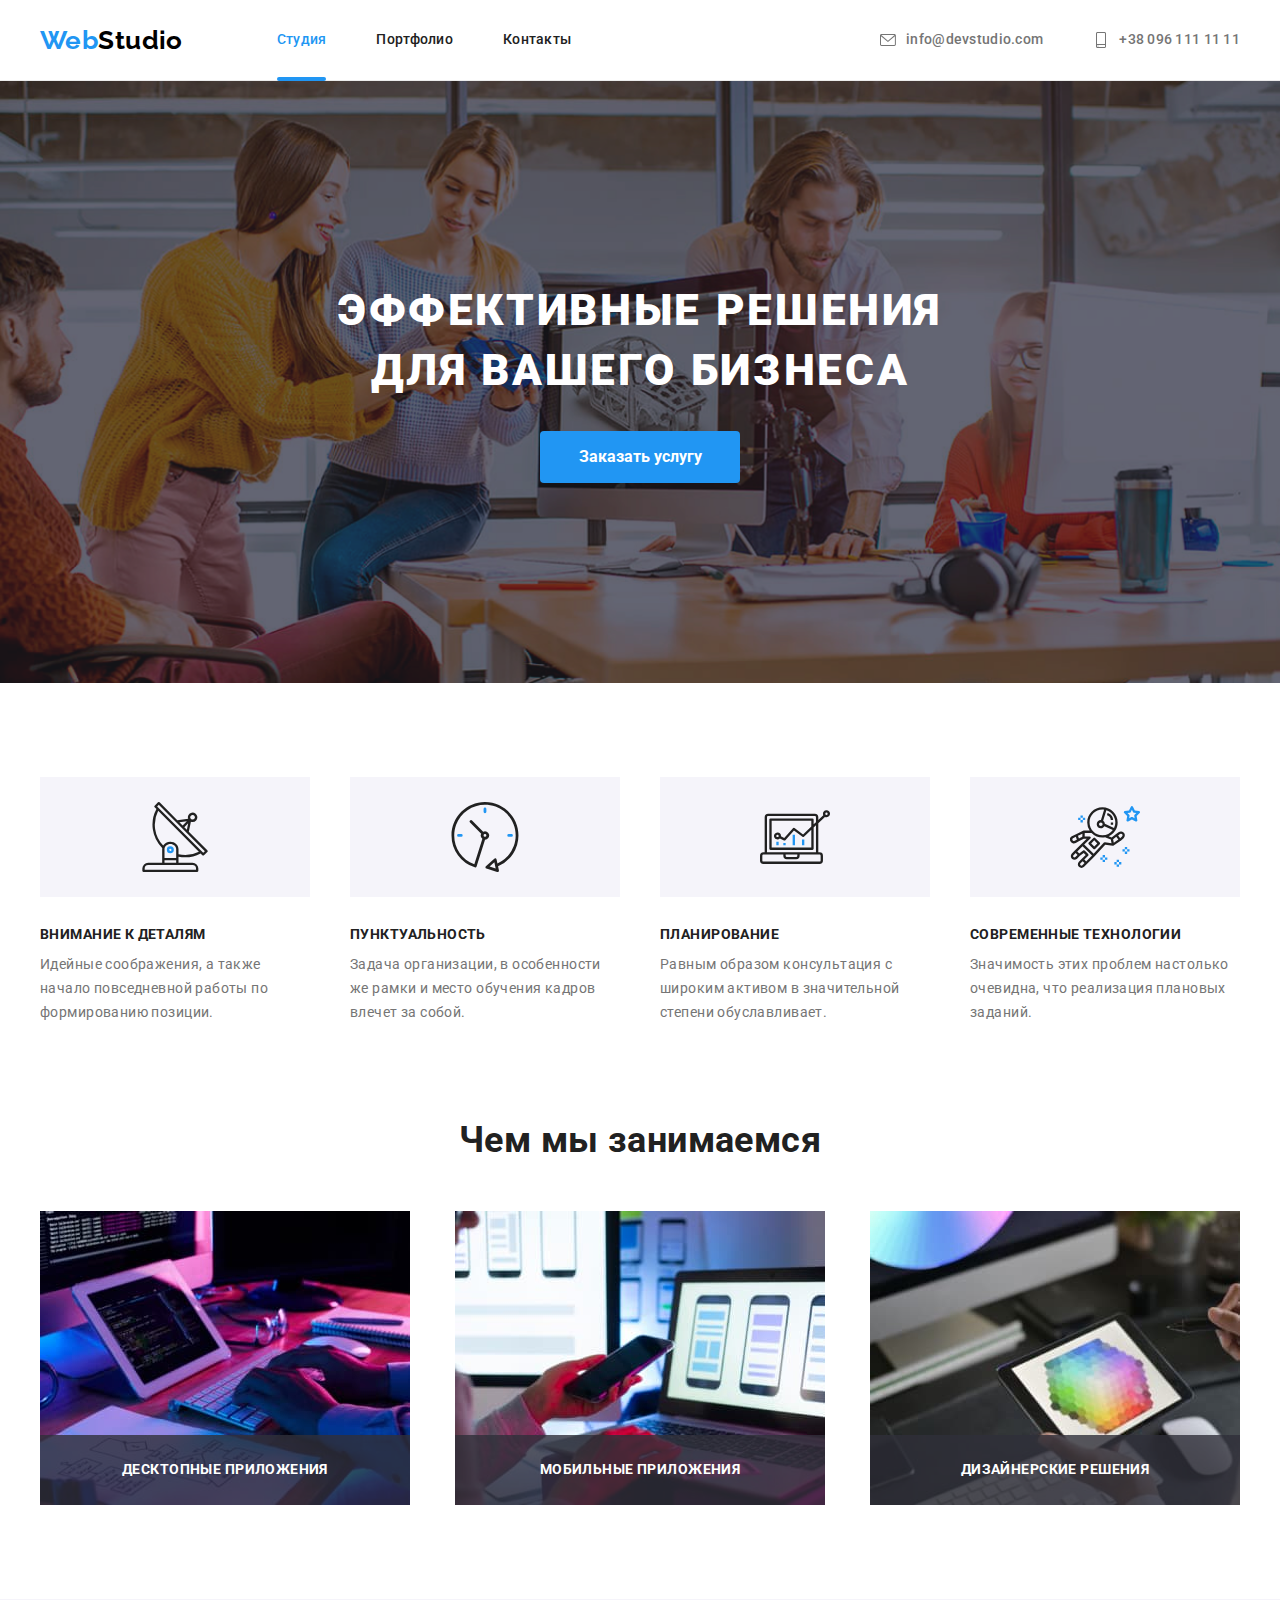
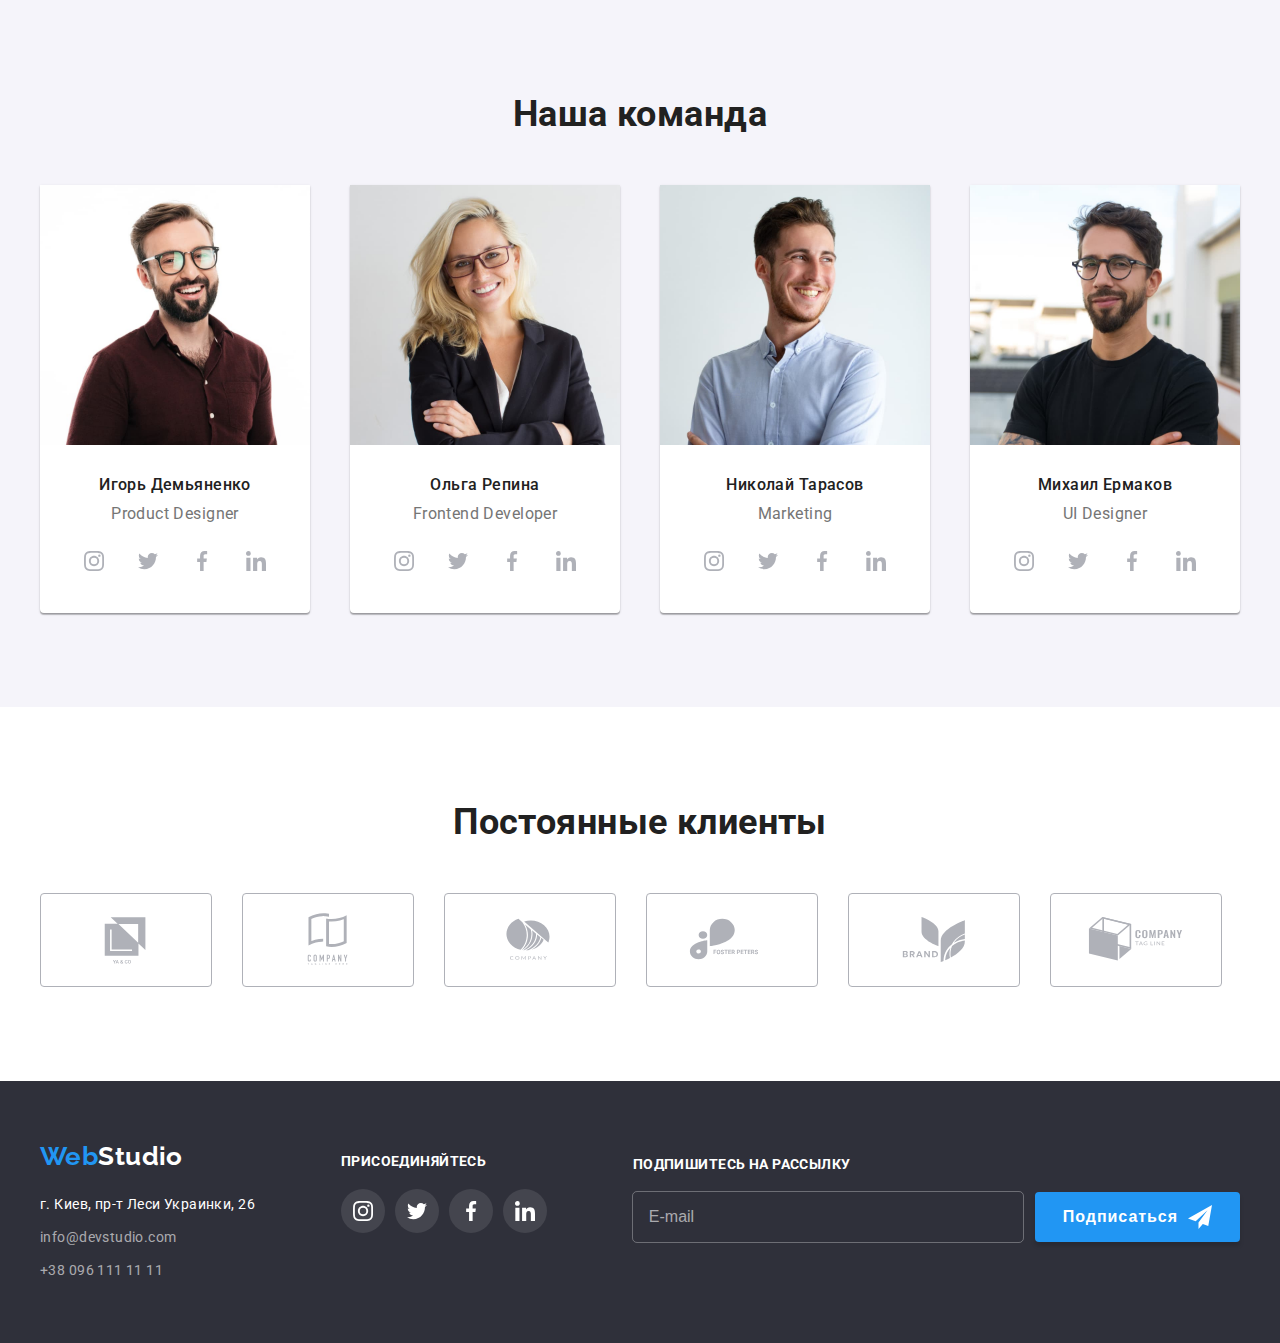
==== index.html @ 22054ce9 "Корегує секцію header під методологію БЕМ" ====
<!DOCTYPE html>
<html lang="ru">

<head>
    <meta charset="UTF-8">
    <meta http-equiv="X-UA-Compatible" content="IE=edge">
    <meta name="viewport" content="width=device-width, initial-scale=1.0">
    <title>Module 02</title>
    <!-- Project fonts -->
    <link rel="preconnect" href="https://fonts.googleapis.com">
    <link rel="preconnect" href="https://fonts.gstatic.com" crossorigin>
    <link
        href="https://fonts.googleapis.com/css2?family=Raleway:wght@700&family=Roboto:wght@400;500;700;900&display=swap"
        rel="stylesheet">
    <!-- Normalize -->
    <link rel="stylesheet" href="https://cdnjs.cloudflare.com/ajax/libs/modern-normalize/1.1.0/modern-normalize.min.css"
        integrity="sha512-wpPYUAdjBVSE4KJnH1VR1HeZfpl1ub8YT/NKx4PuQ5NmX2tKuGu6U/JRp5y+Y8XG2tV+wKQpNHVUX03MfMFn9Q=="
        crossorigin="anonymous" referrerpolicy="no-referrer" />
    <!-- Custom styles -->
    <link rel="stylesheet" href="./css/styles.css">
</head>

<body>
    <!-- Шапка -->
    <header class="header">
        <div class="container header__container">
            <a class="logo header__logo" href="./index.html">Web<span class="logo--black">Studio</span></a>
            <nav class="navigation">
                <ul class="navigation__list list">
                    <li class="navigation__item">
                        <a class="navigation__link link current " href="./index.html">
                            Студия
                        </a>
                    </li>
                    <li class="navigation__item">
                        <a class="navigation__link link" href="./portfolio.html">Портфолио</a>
                    </li>
                    <li class="navigation__item">
                        <a class="navigation__link link" href="">Контакты</a>
                    </li>
                </ul>
            </nav>
            <ul class="header__contact list">
                <li class="header__item">
                    <a class="header__link link" href="mailto:info@devstudio.com">
                        <svg class="header__icon" width="16" height="16">
                            <use href="./images/icon/sprite.svg#envelop"></use>
                        </svg>
                        info@devstudio.com
                    </a>
                </li>
                <li class="header__item">
                    <a class="header__link link" href="tel:+380961111111">
                        <svg class="header__icon" width="16" height="16">
                            <use href="./images/icon/sprite.svg#smartphone" width="16" height="16"></use>
                        </svg>
                        +38 096 111 11 11
                    </a>
                </li>
            </ul>
        </div>
    </header>
    <main>
        <!-- Герой -->
        <section class="hero">
            <div class="container hero-container">
                <h1 class="hero-title">Эффективные решения<br />для вашего бизнеса</h1>
                <button class="btn hero-btn" type="button" data-modal-open>Заказать услугу</button>
                <div class="backdrop is-hidden" data-modal>
                    <div class="modal-wrapper">
                        <button class="modal-btn" type="button" data-modal-close aria-label="Закрить">
                            <svg width="11" height="11">
                                <use href="./images/icon/sprite.svg#modal-btn"></use>
                            </svg>
                        </button>
                        <form class="modal-form" name="form-order-service">
                            <h2 class="title title-form">Оставьте свои данные, мы вам перезвоним</h2>
                            <div class="input-container">
                                <input class="input-form" type="text" id="name" name="user-name" placeholder=" "
                                    minlength="3" required>
                                <label class="label-form" for="name">Имя</label>
                                <svg class="input-icon" width="18" height="18">
                                    <use href="./images/icon/sprite-form.svg#person"></use>
                                </svg>
                            </div>
                            <div class="input-container">
                                <input class="input-form" type="tel" id="phone" name="user-phone" placeholder=" ">
                                <label class="label-form" for="phone">Телефон</label>
                                <svg class="input-icon" width="18" height="18">
                                    <use href="./images/icon/sprite-form.svg#phone"></use>
                                </svg>
                            </div>
                            <div class="input-container">
                                <input class="input-form" type="email" id="email" name="user-email" placeholder=" ">
                                <label class="label-form" for="email">Почта</label>
                                <svg class="input-icon" width="18" height="18">
                                    <use href="./images/icon/sprite-form.svg#emai"></use>
                                </svg>
                            </div>
                            <div class="textarea-container">
                                <label class="label-form-comment" for="comment">Комментарий</label>
                                <textarea class="textarea-form-comment" id="comment" name="user-comment"
                                    placeholder="Введите текст"></textarea>
                            </div>
                            <!-- Політика приватності (чекбокс) -->
                            <label class="form-policy-group">
                                <input class="checkbox" type="checkbox" name="form-policy">
                                <span class="custom-checkbox">
                                    <svg class="custom-checkbox-icon" width="16" height="15">
                                        <use href="./images/icon/sprite-form.svg#iconcheck"></use>
                                    </svg>
                                </span>
                                Соглашаюсь с рассылкой и принимаю
                                <a class="contract-form" href=""> Условия договора</a>
                            </label>
                            <button class="form-btn" type="submit">Отправить</button>
                        </form>
                    </div>
                </div>
            </div>
        </section>
        <!-- Переваги -->
        <section class="benefits section">
            <div class="container">
                <h2 class="hidden">Преимущества</h2>
                <ul class="benefits-list list">
                    <li class="benefits-list__item">
                        <div class="benefits-list__icon">
                            <svg width="70" height="70" aria-label="antenna">
                                <use href="./images/icon/sprite.svg#antenna" width="70" height="70"></use>
                            </svg>
                        </div>
                        <h3 class="benefits-list__title">Внимание к деталям</h3>
                        <p class="benefits-list__text">Идейные соображения, а также начало повседневной работы по
                            формированию позиции.</p>
                    </li>
                    <li class="benefits-list__item">
                        <div class="benefits-list__icon">
                            <svg width="70" height="70" aria-label="clock">
                                <use href="./images/icon/sprite.svg#clock" width="70" height="70"></use>
                            </svg>
                        </div>
                        <h3 class="benefits-list__title">Пунктуальность</h3>
                        <p class="benefits-list__text">Задача организации, в особенности же рамки и место обучения
                            кадров влечет за собой.</p>
                    </li>
                    <li class="benefits-list__item">
                        <div class="benefits-list__icon">
                            <svg width="70" height="70" aria-label="diagram">
                                <use href="./images/icon/sprite.svg#diagram" width="70" height="70"></use>
                            </svg>
                        </div>
                        <h3 class="benefits-list__title">Планирование</h3>
                        <p class="benefits-list__text">Равным образом консультация с широким активом в значительной
                            степени обуславливает.</p>
                    </li>
                    <li class="benefits-list__item">
                        <div class="benefits-list__icon">
                            <svg width="70" height="70" aria-label="astronaut">
                                <use href="./images/icon/sprite.svg#astronaut" width="70" height="70"></use>
                            </svg>
                        </div>
                        <h3 class="benefits-list__title">Современные технологии</h3>
                        <p class="benefits-list__text">Значимость этих проблем настолько очевидна, что реализация
                            плановых заданий.</p>
                    </li>
                </ul>
            </div>
        </section>
        <!-- Чим займаються -->
        <section class="work section">
            <div class="container">
                <h2 class="work__title title">Чем мы занимаемся</h2>
                <ul class="work-list list">
                    <li class="work-list__item">
                        <img class="work-list__img" src="./images/icon1.jpg" alt="Создание сайтов" width="370">
                        <p class="work-list__description">Десктопные приложения</p>
                    </li>
                    <li class="work-list__item">
                        <img class="work-list__img" src="./images/icon2.jpg" alt="Разработка приложений" width="370">
                        <p class="work-list__description">Мобильные приложения</p>
                    </li>
                    <li class="work-list__item">
                        <img class="work-list__img" src="./images/icon3.jpg" alt="Дизайн сайтов" width="370">
                        <p class="work-list__description">Дизайнерские решения</p>
                    </li>
                </ul>
            </div>
        </section>
        <!-- Наша команда -->
        <section class="team section">
            <div class="container container-team">
                <h2 class="title-team title">Наша команда</h2>
                <ul class="list list-team">
                    <li class="item">
                        <figure class="figure">
                            <img src="./images/ihor.jpg" alt="Игорь Демьяненко" width="270">
                            <figcaption class="figcaption">
                                <h3 class="title">Игорь Демьяненко</h3>
                                <p class="text">Product Designer</p>
                                <ul class="list list-team-icons">
                                    <li class="item-icons">
                                        <a class="link-team-icons" href="" aria-label="instagram">
                                            <svg width="20" height="20">
                                                <use href="./images/icon/sprite.svg#instagram"></use>
                                            </svg>
                                        </a>
                                    </li>
                                    <li class="item-icons">
                                        <a class="link-team-icons" href="" aria-label="twitter">
                                            <svg width="20" height="20">
                                                <use href="./images/icon/sprite.svg#twitter"></use>
                                            </svg>
                                        </a>
                                    </li>
                                    <li class="item-icons">
                                        <a class="link-team-icons" href="" aria-label="facebook">
                                            <svg width="20" height="20">
                                                <use href="./images/icon/sprite.svg#facebook"></use>
                                            </svg>
                                        </a>
                                    </li>
                                    <li class="item-icons">
                                        <a class="link-team-icons" href="" aria-label="linkedin">
                                            <svg width="20" height="20">
                                                <use href="./images/icon/sprite.svg#linkedin"></use>
                                            </svg>
                                        </a>
                                    </li>
                                </ul>
                            </figcaption>
                        </figure>
                    </li>
                    <li class="item">
                        <figure class="figure">
                            <img src="./images/olha.jpg" alt="Ольга Репина" width="270">
                            <figcaption class="figcaption">
                                <h3 class="title">Ольга Репина</h3>
                                <p class="text">Frontend Developer</p>
                                <ul class="list list-team-icons">
                                    <li class="item-icons">
                                        <a class="link-team-icons" href="">
                                            <svg width="20" height="20">
                                                <use href="./images/icon/sprite.svg#instagram"></use>
                                            </svg>
                                        </a>
                                    </li>
                                    <li class="item-icons">
                                        <a class="link-team-icons" href="">
                                            <svg width="20" height="20">
                                                <use href="./images/icon/sprite.svg#twitter"></use>
                                            </svg>
                                        </a>
                                    </li>
                                    <li class="item-icons">
                                        <a class="link-team-icons" href="">
                                            <svg width="20" height="20">
                                                <use href="./images/icon/sprite.svg#facebook"></use>
                                            </svg>
                                        </a>
                                    </li>
                                    <li class="item-icons">
                                        <a class="link-team-icons" href="">
                                            <svg width="20" height="20">
                                                <use href="./images/icon/sprite.svg#linkedin"></use>
                                            </svg>
                                        </a>
                                    </li>
                                </ul>
                            </figcaption>
                        </figure>
                    </li>
                    <li class="item">
                        <figure class="figure">
                            <img src="./images/nik.jpg" alt="Николай Тарасов" width="270">
                            <figcaption class="figcaption">
                                <h3 class="title">Николай Тарасов</h3>
                                <p class="text">Marketing</p>
                                <ul class="list list-team-icons">
                                    <li class="item-icons">
                                        <a class="link-team-icons" href="">
                                            <svg width="20" height="20">
                                                <use href="./images/icon/sprite.svg#instagram"></use>
                                            </svg>
                                        </a>
                                    </li>
                                    <li class="item-icons">
                                        <a class="link-team-icons" href="">
                                            <svg width="20" height="20">
                                                <use href="./images/icon/sprite.svg#twitter"></use>
                                            </svg>
                                        </a>
                                    </li>
                                    <li class="item-icons">
                                        <a class="link-team-icons" href="">
                                            <svg width="20" height="20">
                                                <use href="./images/icon/sprite.svg#facebook"></use>
                                            </svg>
                                        </a>
                                    </li>
                                    <li class="item-icons">
                                        <a class="link-team-icons" href="">
                                            <svg width="20" height="20">
                                                <use href="./images/icon/sprite.svg#linkedin"></use>
                                            </svg>
                                        </a>
                                    </li>
                                </ul>
                            </figcaption>
                        </figure>
                    </li>
                    <li class="item">
                        <figure class="figure">
                            <img src="./images/misha.jpg" alt="Михаил Ермаков" width="270">
                            <figcaption class="figcaption">
                                <h3 class="title">Михаил Ермаков</h3>
                                <p class="text">UI Designer</p>
                                <ul class="list list-team-icons">
                                    <li class="item-icons">
                                        <a class="link-team-icons" href="">
                                            <svg width="20" height="20">
                                                <use href="./images/icon/sprite.svg#instagram"></use>
                                            </svg>
                                        </a>
                                    </li>
                                    <li class="item-icons">
                                        <a class="link-team-icons" href="">
                                            <svg width="20" height="20">
                                                <use href="./images/icon/sprite.svg#twitter"></use>
                                            </svg>
                                        </a>
                                    </li>
                                    <li class="item-icons">
                                        <a class="link-team-icons" href="">
                                            <svg width="20" height="20">
                                                <use href="./images/icon/sprite.svg#facebook"></use>
                                            </svg>
                                        </a>
                                    </li>
                                    <li class="item-icons">
                                        <a class="link-team-icons" href="">
                                            <svg width="20" height="20">
                                                <use href="./images/icon/sprite.svg#linkedin"></use>
                                            </svg>
                                        </a>
                                    </li>
                                </ul>
                            </figcaption>
                        </figure>
                    </li>
                </ul>
            </div>
        </section>
        <!-- Постоянные клиенты -->
        <section class="clients section">
            <div class="container">
                <h2 class="clients__title title">Постоянные клиенты</h2>
                <ul class="logo-list list">
                    <li class="logo-list__item">
                        <a class="logo-list__link" href="">
                            <svg class="logo-list__icon" width="106" height="60">
                                <use href="./images/icon/sprite.svg#logo1"></use>
                            </svg>
                        </a>
                    </li>
                    <li class="logo-list__item">
                        <a class="logo-list__link" href="">
                            <svg class="logo-list__icon" width="106" height="60">
                                <use href="./images/icon/sprite.svg#logo2"></use>
                            </svg>
                        </a>
                    <li class="logo-list__item">
                        <a class="logo-list__link" href="">
                            <svg class="logo-list__icon" width="106" height="60">
                                <use href="./images/icon/sprite.svg#logo3"></use>
                            </svg>
                        </a>
                    </li>
                    <li class="logo-list__item">
                        <a class="logo-list__link" href="">
                            <svg class="logo-list__icon" width="106" height="60">
                                <use href="./images/icon/sprite.svg#logo4"></use>
                            </svg>
                        </a>
                    </li>
                    <li class="logo-list__item">
                        <a class="logo-list__link" href="">
                            <svg class="logo-list__icon" width="106" height="60">
                                <use href="./images/icon/sprite.svg#logo5"></use>
                            </svg>
                        </a>
                    </li>
                    <li class="logo-list__item">
                        <a class="logo-list__link" href="">
                            <svg class="logo-list__icon" width="106" height="60">
                                <use href="./images/icon/sprite.svg#logo6"></use>
                            </svg>
                        </a>
                    </li>
                </ul>
            </div>
        </section>

    </main>
    <!-- Підвал -->
    <footer class="footer">
        <div class="container">
            <div class="footer-container">
                <div class="footer-container-address">
                    <a href="./index.html" class="logo">Web<span class="footer-logo-studio">Studio</span></a>
                    <ul class="list footer-list-address">
                        <li class="item">
                            <address class="footer-address">г. Киев, пр-т Леси Украинки, 26</address>
                        </li>
                        <li class="item"><a class="link link-contact-footer"
                                href="mailto:info@devstudio.com">info@devstudio.com</a></li>
                        <li class="item"><a class="link link-contact-footer" href="tel:+380961111111">+38 096 111 11
                                11</a>
                        </li>
                    </ul>
                </div>
                <div class="social-networks-footer">
                    <h2 class="footer-title">присоединяйтесь</h2>
                    <ul class="list list-footer-icons">
                        <li class="item item-footer-icons">
                            <a class="link-footer-icons" href="">
                                <svg width="20" height="20">
                                    <use href="./images/icon/sprite.svg#instagram"></use>
                                </svg>
                            </a>
                        </li>
                        <li class="item item-footer-icons">
                            <a class="link-footer-icons" href="">
                                <svg width="20" height="20">
                                    <use href="./images/icon/sprite.svg#twitter"></use>
                                </svg>
                            </a>
                        </li>
                        <li class="item item-footer-icons">
                            <a class="link-footer-icons" href="">
                                <svg width="20" height="20">
                                    <use href="./images/icon/sprite.svg#facebook"></use>
                                </svg>
                            </a>
                        </li>
                        <li class="item item-footer-icons">
                            <a class="link-footer-icons" href="">
                                <svg width="20" height="20">
                                    <use href="./images/icon/sprite.svg#linkedin"></use>
                                </svg>
                            </a>
                        </li>

                    </ul>
                </div>
                <form class="footer-form" name="form-subscription">
                    <label class="label-footer" for="footer-form-email">Подпишитесь на рассылку</label>
                    <div class="input-btn-form-footer">
                        <input class="input-footer" type="email" id="footer-form-email" placeholder="E-mail"
                            name="user-subscription">
                        <button class="footer-btn-form" type="submit">
                            Подписаться
                            <svg class="footer-btn-icon-form" width="24" height="24">
                                <use href="./images/icon/sprite-form.svg#iconsend"></use>
                            </svg>
                        </button>
                    </div>
                </form>
            </div>
        </div>
    </footer>

    <script src="./js/modal.js"></script>
</body>

</html>
---- css/styles.css ----
/* ======================= */
/*        VARIABLES*/
/* ======================= */
:root {
    /* main */
    --main-color: #757575;
    --white-color: #ffffff;
    --blue-color: #2196F3;
    --black-color: #000000;
    --title-color: #212121;
    --grey-cl-icons: #AFB1B8;
    --background-black-color: #2F303A;
    --bg-grey-cl: #C4C4C4;
    --link-contact-footer: rgba(255, 255, 255, 0.6);
    --bg-cl-footer-icons: rgba(255, 255, 255, 0.1);
    --bg-cl-hero-btn-hover: #188CE8;
    --brd-bot-header: #ECECEC;
    --bg-work-description: rgba(47, 48, 58, 0.8);
    --bg-portfolio-description: rgba(33, 150, 243, 0.9);
    --bg-backdrop: rgba(0, 0, 0, 0.2);
    --border-col-form: rgba(33, 33, 33, 0.2);
    --placeholder-color: rgba(117, 117, 117, 0.5);

    /* portfolio */
    --background-color-portfolio-btn: #F5F4FA;
    --brd-cl-portfolio-fig: #EEEEEE;
    /* Змінна часу */
    --fast-time: 250ms;
    /* Змінна cubic-bezier */
    --easy-in-out: cubic-bezier(0.4, 0, 0.2, 1);





}

/* ================== */
/*        BODY */
/* ================== */
body {
    margin: 0;

    font-family: Roboto, sans-serif;
    /* font-style: normal;
    font-weight: 400; */
    font-size: 14px;
    line-height: 1.71;

    letter-spacing: 0.03em;

    color: var(--main-color);
    background-color: var(--white-color);
}

/* Секції */
.section {
    padding-top: 94px;
    padding-bottom: 94px;
}

/* Контейнер */
.container {
    /* outline: 1px solid red; */
    width: 1200px;

    padding-left: 15px;
    padding-right: 15px;

    margin-left: auto;
    margin-right: auto;
}

/* h1,h2,h3,h4,h5,h6,p / margin: 0 */
h1,
h2,
h3,
h4,
h5,
h6,
p {
    margin: 0;
}

img {
    display: block;
}

/* list */
.list {
    list-style: none;

    margin: 0;
    padding: 0;
}

/* link */
.link {
    text-decoration: none;
}

/* button */
.btn {
    font-family: inherit;
    cursor: pointer;
}

/* Приховані заголовки */
.hidden {
    /* display: none; */
    position: absolute;
    white-space: nowrap;
    width: 1px;
    height: 1px;
    overflow: hidden;
    border: 0;
    padding: 0;
    clip: rect(0 0 0 0);
    clip-path: inset(50%);
    margin: -1px;
}

/* заголовки */
.title {
    font-weight: 700;
    font-size: 36px;
    line-height: 1.17;
    text-align: center;

    color: var(--title-color);
}

/* ================== */
/*        HEADER */
/* ================== */
.header {
    border-bottom: 1px solid var(--brd-bot-header);
}

.header__container {
    display: flex;
    align-items: center;
}

.header__logo {
    margin-right: 94px;
}

.logo {
    font-family: Raleway, sans-serif;
    font-weight: 700;
    font-size: 26px;
    line-height: 1.19;

    text-decoration: none;

    color: var(--blue-color);
}

.logo--black {
    color: var(--black-color);
}

.navigation__list {
    display: flex;
    align-items: center;
}

.navigation__item:not(:last-child) {
    margin-right: 50px;
}

.navigation__link {
    position: relative;

    display: block;
    padding-top: 32px;
    padding-bottom: 32px;

    font-weight: 500;
    line-height: 1.14;
    letter-spacing: 0.02em;

    color: var(--title-color);

    transition: color var(--fast-time) var(--easy-in-out);
}

.navigation__link:focus,
.navigation__link:hover {
    color: var(--blue-color);
    fill: var(--blue-color);
}

/* Підкреслення */
.navigation__link::after {
    position: absolute;

    content: "";
    display: block;
    height: 4px;
    width: 100%;
    background-color: var(--blue-color);

    bottom: -1px;
    left: 0;
    border-radius: 2px;

    opacity: 0;

    transition: opacity var(--fast-time) var(--easy-in-out);
}

.navigation__link:hover::after,
.navigation__link:focus::after {
    opacity: 1;
}

.current {
    color: var(--blue-color);
}

.current::after {
    position: absolute;

    content: "";
    display: block;
    height: 4px;
    width: 100%;
    background-color: var(--blue-color);

    bottom: -1px;
    left: 0;
    border-radius: 2px;

    opacity: 1;
}

/* contact */
.header__contact {
    display: flex;
    margin-left: auto;
}

.header__item:not(:last-child) {
    margin-right: 50px;
}

.header__link {
    display: flex;
    padding-top: 32px;
    padding-bottom: 32px;

    font-weight: 500;

    line-height: 1.14;
    letter-spacing: 0.02em;

    color: var(--main-color);
    fill: var(--main-color);

    transition: color var(--fast-time) var(--easy-in-out);
}

.header__link:focus,
.header__link:hover {
    color: var(--blue-color);
    fill: var(--blue-color);
}

.header__icon {
    margin-right: 10px;
}

/* ================== */
/*       FOOTER */
/* ================== */

.footer {
    /* min-width: 1600px; */
    margin-left: auto;
    margin-right: auto;
    padding-top: 60px;
    padding-bottom: 60px;

    background-color: var(--background-black-color);
}

.footer-list-address {
    margin-top: 20px;
}

.footer-list-address .item:not(:last-child) {
    margin-bottom: 9px;
}

/* Logo */
.footer-logo-studio {
    color: var(--white-color);
}

/* address */
.footer-address {
    font-style: normal;
    color: var(--white-color);
}

.link-contact-footer {
    color: var(--link-contact-footer);
}

.footer-container {
    display: flex;
    justify-content: space-between;

}


/* social-networks */
.social-networks-footer {
    margin-top: 12px;

}

.footer-title {

    font-weight: 700;
    font-size: 14px;
    line-height: 1.17;
    text-transform: uppercase;


    color: var(--white-color);

    /* margin-top: 12px; */
    margin-bottom: 20px;
}

.link-footer-icons {
    display: flex;
    justify-content: center;
    align-items: center;
    width: 44px;
    height: 44px;

    background-color: var(--bg-cl-footer-icons);
    border-radius: 50%;
    fill: var(--white-color);

    transition: background-color var(--fast-time) var(--easy-in-out);
}

.link-footer-icons:hover,
.link-footer-icons:focus {
    background-color: var(--blue-color);
    border-radius: 50%;
}

.list-footer-icons {
    display: flex;
    max-height: 44px;

}

.item-footer-icons:not(:last-child) {
    margin-right: 10px;
}

/* footer-form */
.footer-form {
    display: inline-block;

    margin-top: 12px;
    height: 92px;
}

.label-footer {
    display: inline-block;
    margin-bottom: 20px;

    font-weight: 700;
    font-size: 14px;
    line-height: 1.17;
    text-transform: uppercase;


    color: var(--white-color);
}

.input-footer {
    width: 358px;
    max-height: 50px;

    border: none;
    outline: 1px solid rgba(255, 255, 255, 0.3);
    border-radius: 4px;
    background-color: transparent;

    padding: 15px 16px;
    margin-right: 12px;

    color: var(--link-contact-footer);

    font-size: 16px;
    line-height: 1.25;
}


.input-footer::placeholder {
    font-size: 16px;
    line-height: 1.25;


    color: var(--link-contact-footer);
}

.footer-btn-form {
    display: flex;
    align-items: center;
    padding: 10px 28px;
    /* width: 200px; */
    /* height: 50px; */

    box-shadow: 0px 4px 4px rgba(0, 0, 0, 0.15);
    border-radius: 4px;
    border: none;

    background-color: var(--blue-color);
    color: var(--white-color);

    font-weight: 700;
    font-size: 16px;
    line-height: 1.88;
    letter-spacing: 0.06em;

    cursor: pointer;

    transition: background-color var(--fast-time) var(--easy-in-out);
}

.footer-btn-form:focus,
.footer-btn-form:hover {
    background-color: var(--bg-cl-hero-btn-hover);
}

.footer-btn-icon-form {
    margin-left: 10px;
}

.input-btn-form-footer {
    display: flex;
    max-height: 50px;
}


/* =============================================== */
/*                      MAIN */
/* =============================================== */
/* ================== */
/*       HERO */
/* ================== */
.hero {
    max-width: 1600px;

    padding-top: 200px;
    padding-bottom: 200px;
    margin-left: auto;
    margin-right: auto;
    /* min-width: 1600px; */

    background-position: center;
    background-repeat: no-repeat;
    background-size: cover;

    background-color: var(--bg-grey-cl);
    background-image: url(../images/hero/hero-bg.png),
        url(../images/hero/hero-img.png);


}

.hero-container {
    text-align: center;

}

/* title */
.hero-title {
    margin-bottom: 30px;

    font-weight: 900;
    font-size: 44px;
    line-height: 1.36;

    letter-spacing: 0.06em;
    text-transform: uppercase;

    color: var(--white-color);
}

/* button */
.hero-btn {
    display: inline-block;

    padding: 10px 32px;
    min-width: 200px;
    border: 1px solid transparent;
    border-radius: 4px;
    text-align: center;


    font-weight: 700;
    font-size: 16px;
    line-height: 1.88;

    color: var(--white-color);

    background-color: var(--blue-color);

    transition: background-color var(--fast-time) var(--easy-in-out);
}

.hero-btn:focus,
.hero-btn:hover {
    background-color: var(--bg-cl-hero-btn-hover);
}

/* ================== */
/*     MODAL-FORM */
/* ================== */
.backdrop {
    position: fixed;
    top: 0;
    left: 0;

    width: 100%;
    height: 100%;
    background-color: var(--bg-backdrop);

    z-index: 10;

    opacity: 1;

    /* visibility: visible; */

    transition: opacity var(--fast-time) var(--easy-in-out),
        visibility var(--fast-time) var(--easy-in-out);

}

.backdrop.is-hidden {
    visibility: hidden;
    opacity: 0;
    pointer-events: none;

}

/* Початковий стан елемента перед анімацією */
.backdrop.is-hidden .modal-wrapper {
    transform: scale(0.3), translate(-50%, -50%);
    opacity: 0;
}

/* Кінцевий стан елемента після анімації */
.backdrop .modal-wrapper {
    transform: scale(1), translate(-50%, -50%);
    opacity: 1;
}

.modal-wrapper {
    position: absolute;
    top: 50%;
    left: 50%;
    transform: translate(-50%, -50%);

    width: 528px;
    height: 581px;

    background-color: var(--white-color);

    box-shadow: 0px 1px 3px rgba(0, 0, 0, 0.12),
        0px 1px 1px rgba(0, 0, 0, 0.14),
        0px 2px 1px rgba(0, 0, 0, 0.2);
    border-radius: 4px;

    transition: transform var(--fast-time) var(--easy-in-out),
        opacity var(--fast-time) var(--easy-in-out);
}

.modal-btn {
    display: flex;
    justify-content: center;
    align-items: center;
    padding: 0;

    position: absolute;
    top: 8px;
    right: 8px;

    cursor: pointer;

    border: 1px solid rgba(0, 0, 0, 0.1);
    border-radius: 50%;
    width: 30px;
    height: 30px;

    background-color: var(--white-color);

    transition: fill var(--fast-time) var(--easy-in-out);
}

.modal-btn:hover,
.modal-btn:focus {
    fill: var(--blue-color);
}

/* modal-form */
.modal-form {
    margin-top: 40px;
}

.input-container {
    display: block;
    position: relative;
    width: 448px;
    height: 40px;


    margin-right: auto;
    margin-left: auto;
    margin-bottom: 28px;

}

.label-form {
    display: block;
    text-align: start;
    position: absolute;
    /* top: 13px; */
    left: 42px;
    top: 50%;
    transform: translateY(-50%);

    cursor: pointer;

    font-size: 12px;
    line-height: 1.16;
    letter-spacing: 0.01em;

    transition: transform var(--fast-time) var(--easy-in-out);
}


.input-form {
    padding-left: 42px;

    display: block;
    width: 100%;
    height: 40px;

    z-index: 5;
    border: 0;

    border: 1px solid var(--border-col-form);

    border-radius: 4px;

    cursor: pointer;

    transition: border var(--fast-time) var(--easy-in-out);
}

.input-form:focus {
    border: 1px solid var(--blue-color);
    outline: transparent;
}

.input-form:focus~.input-icon {
    fill: var(--blue-color);
}

.input-form:focus~.label-form,
.input-form:not(:placeholder-shown)~.label-form {

    transform: translate(-42px, -37px);

}

.input-icon {
    display: block;
    position: absolute;
    left: 12px;
    top: 11px;

    z-index: 0;
}

.title-form {
    display: block;

    margin-bottom: 30px;

    font-weight: 700;
    font-size: 20px;
    line-height: 1.17;
}

.textarea-container {
    position: relative;
    width: 448px;

    margin-right: auto;
    margin-left: auto;
    margin-bottom: 20px;

}

.label-form-comment {
    display: block;
    text-align: start;

    position: absolute;
    top: -18px;

    font-size: 12px;
    line-height: 1.16;
    letter-spacing: 0.01em;

    cursor: pointer;
}

.textarea-form-comment {
    display: block;
    text-align: start;
    resize: none;
    width: 100%;
    height: 120px;

    padding: 12px 16px;
    margin-right: auto;
    margin-left: auto;

    border: 1px solid var(--border-col-form);
    border-radius: 4px;

    cursor: pointer;

    transition: border var(--fast-time) var(--easy-in-out);
}

.textarea-form-comment:focus {
    border: 1px solid var(--blue-color);
    outline: transparent;
}

.textarea-form-comment::placeholder {
    font-size: 12px;
    line-height: 14px;
    letter-spacing: 0.01em;

    color: var(--placeholder-color);

}

/* Політика приватності (чекбокс) */
.form-policy-group {
    display: flex;
    align-items: center;
    justify-content: center;

    margin-bottom: 30px;
    cursor: pointer;
}

.checkbox {
    appearance: none;

}

.custom-checkbox {
    display: flex;
    justify-content: center;
    align-items: center;

    margin-right: 7px;

    width: 16px;
    height: 15px;
    outline: 2px solid black;
    outline-offset: -2px;
    border-radius: 2px;

}

.custom-checkbox-icon {
    opacity: 0;
    transition: opacity var(--fast-time) var(--easy-in-out);
}

.checkbox:checked+.custom-checkbox {

    outline: 2px solid var(--blue-color);
}

.checkbox:checked+.custom-checkbox .custom-checkbox-icon {
    opacity: 1;
}

.contract-form {
    font-family: inherit;
    font-size: inherit;
    line-height: inherit;
    letter-spacing: inherit;

    color: var(--blue-color);
}

/* Кнопка */
.form-btn {
    padding: 10px 55px;
    background-color: var(--blue-color);

    color: var(--white-color);
    cursor: pointer;

    font-weight: 700;
    font-size: 16px;
    line-height: 1.86;
    letter-spacing: 0.06em;

    box-shadow: 0px 4px 4px rgba(0, 0, 0, 0.15);
    border-radius: 4px;
    border: none;

    transition: background-color var(--fast-time) var(--easy-in-out);
}

.form-btn:focus,
.form-btn:hover {
    background-color: var(--bg-cl-hero-btn-hover);
}


/* ================== */
/*     BENEFITS */
/* ================== */
.benefits {
    padding-bottom: 0;
}

.benefits-list {
    display: flex;
    justify-content: space-between;
}

.benefits-list__item {
    margin-right: 30px;
    width: 270px;
}

.benefits-list__item:last-child {
    margin-right: 0;
}

.benefits-list__icon {
    display: flex;
    justify-content: center;
    align-items: center;
    width: 100%;
    height: 120px;

    margin-bottom: 30px;

    background-color: var(--background-color-portfolio-btn);
}

.benefits-list__title {
    margin-bottom: 10px;

    font-weight: 700;
    font-size: 14px;
    line-height: 1.14;
    text-transform: uppercase;
    text-align: left;

    color: var(--title-color);
}

/* ================== */
/*    WHAT WE DO */
/* ================== */
.work__title {
    margin-bottom: 50px;
}

.work-list {
    display: flex;
    justify-content: space-between;
}

.work-list__item {
    position: relative;
}

.work-list__item:not(:last-child) {
    margin-right: 30px;
}

.work-list__description {
    display: flex;
    width: 100%;
    height: 70px;
    background-color: var(--bg-work-description);

    justify-content: center;
    align-items: center;

    position: absolute;
    left: 0;
    bottom: 0;

    font-weight: 700;
    font-size: 14px;
    line-height: 1.14;
    text-transform: uppercase;

    color: var(--white-color);
}

/* ================== */
/*      OUR TEAM */
/* ================== */
.list-team {
    display: flex;
    justify-content: space-between;
}

.team {
    /* min-width: 1600px; */

    margin-left: auto;
    margin-right: auto;

    background-color: var(--background-color-portfolio-btn);
}

.figure {
    margin: 0;
    box-shadow: 0px 1px 3px rgba(0, 0, 0, 0.12),
        0px 1px 1px rgba(0, 0, 0, 0.14),
        0px 2px 1px rgba(0, 0, 0, 0.2);
    border-radius: 0px 0px 4px 4px;
    background-color: var(--white-color);
}

.figcaption {
    padding-top: 30px;
    padding-bottom: 30px;
}

.list-team .item:not(:last-child) {
    margin-right: 30px;
}

.list-team .title {
    margin-bottom: 10px;
}

.list-team .text {
    margin-bottom: 16px;
}


/* title */
.title-team {
    margin-bottom: 50px;
}

.list-team .title {
    font-weight: 500;
    font-size: 16px;
    line-height: 1.19;

    text-align: center;

    color: var(--title-color);
}

.text {
    font-size: 16px;
    line-height: 1.19;

    text-align: center;
}

.list-team-icons {
    display: flex;
    width: 206px;
    height: 44px;

    margin-left: auto;
    margin-right: auto;
    justify-content: center;
    align-items: center;

}

.item-icons:not(:last-child) {
    margin-right: 10px;
}

.link-team-icons {
    display: flex;
    justify-content: center;
    align-items: center;

    width: 44px;
    height: 44px;

    border-radius: 50%;

    fill: var(--grey-cl-icons);
    transition: background-color var(--fast-time) var(--easy-in-out),
        fill var(--fast-time) var(--easy-in-out);

}


.link-team-icons:hover,
.link-team-icons:focus {
    fill: var(--white-color);
    background-color: var(--bg-cl-hero-btn-hover);
    border-radius: 50%;
}

/*==================*/
/*      CLIENTS */
/* ================== */

.clients__title {
    margin-bottom: 50px;
}

.logo-list {
    display: flex;
}

.logo-list__link {
    display: flex;
    justify-content: center;
    align-items: center;

    width: 170px;
    height: 92px;


    border: 1px solid #AFB1B8;
    border-radius: 4px;

    fill: var(--grey-cl-icons);


    transition: fill var(--fast-time) var(--easy-in-out),
        border var(--fast-time) var(--easy-in-out);

}

.logo-list__link:hover,
.logo-list__link:focus {
    border: 1px solid var(--blue-color);
    fill: var(--blue-color);
}

.logo-list__item:not(:last-child) {
    margin-right: 30px;
}

/* =============================================== */
/*                      PORTFOLIO */
/* =============================================== */

/* button */
.list-button {
    display: flex;
    justify-content: center;

    margin-bottom: 50px;
}

.portfolio .item:not(:last-child) {
    margin-right: 8px;
}

.portfolio-btn {
    padding: 6px 22px;
    border: 1px solid transparent;
    border-radius: 4px;

    font-weight: 500;
    font-size: 16px;
    line-height: 1.62;

    text-align: center;

    color: var(--title-color);
    background-color: var(--background-color-portfolio-btn);

    transition: background-color var(--fast-time) var(--easy-in-out),
        color var(--fast-time) var(--easy-in-out),
        box-shadow var(--fast-time) var(--easy-in-out);
}

.portfolio-btn:focus,
.portfolio-btn:hover {
    background-color: var(--blue-color);
    color: var(--white-color);
    box-shadow: 0px 3px 1px rgba(0, 0, 0, 0.1),
        0px 1px 2px rgba(0, 0, 0, 0.08),
        0px 2px 2px rgba(0, 0, 0, 0.12);
}

.current-portfolio {
    background-color: var(--blue-color);
    color: var(--white-color);
}

/* cards */
.list-portfolio {
    display: flex;
    flex-wrap: wrap;
    justify-content: center;
}

.figcaption-portfolio {
    padding-top: 20px;
    padding-bottom: 20px;
    padding-left: 24px;
    padding-right: 24px;
}

.portfolio-item {
    position: relative;

    border: 1px solid var(--brd-cl-portfolio-fig);
    margin-right: 30px;
    margin-bottom: 30px;

    background-color: var(--white-color);

    transition: box-shadow var(--fast-time) var(--easy-in-out);
}

.portfolio-item:nth-child(3n) {
    margin-right: 0;
}

.portfolio-item:nth-last-child(-n+3) {
    margin-bottom: 0;
}

.portfolio-item:hover,
.portfolio-item:focus {
    box-shadow: 0px 1px 1px rgba(0, 0, 0, 0.12),
        0px 4px 4px rgba(0, 0, 0, 0.06),
        1px 4px 6px rgba(0, 0, 0, 0.16);
}

.portfolio-figure {

    width: 370px;
    margin: 0;

}

.title-cards {
    margin-bottom: 4px;

    font-weight: 700;
    font-size: 18px;
    line-height: 2;

    letter-spacing: 0.06em;

    color: var(--title-color);
}

.text-cards {
    font-size: 16px;
    line-height: 1.88;

    color: var(--main-color);
}

/* Опис карточок */


.img-portfolio-description {
    position: absolute;
    /* left: 0; */
    /* top: 0; */

    display: flex;
    justify-content: center;
    align-items: center;
    padding-left: 24px;
    padding-right: 24px;

    max-width: 100%;
    height: 294px;

    transition: transform var(--fast-time) var(--easy-in-out);

    background-color: var(--bg-portfolio-description);

    font-size: 18px;
    line-height: 1.56;
    color: var(--white-color);
}


.portfolio-item .link:hover .img-portfolio-description,
.portfolio-item .link:focus .img-portfolio-description {

    transform: translateY(-294px);

}

.img-cont-portfolio {
    position: relative;
    overflow: hidden;
}
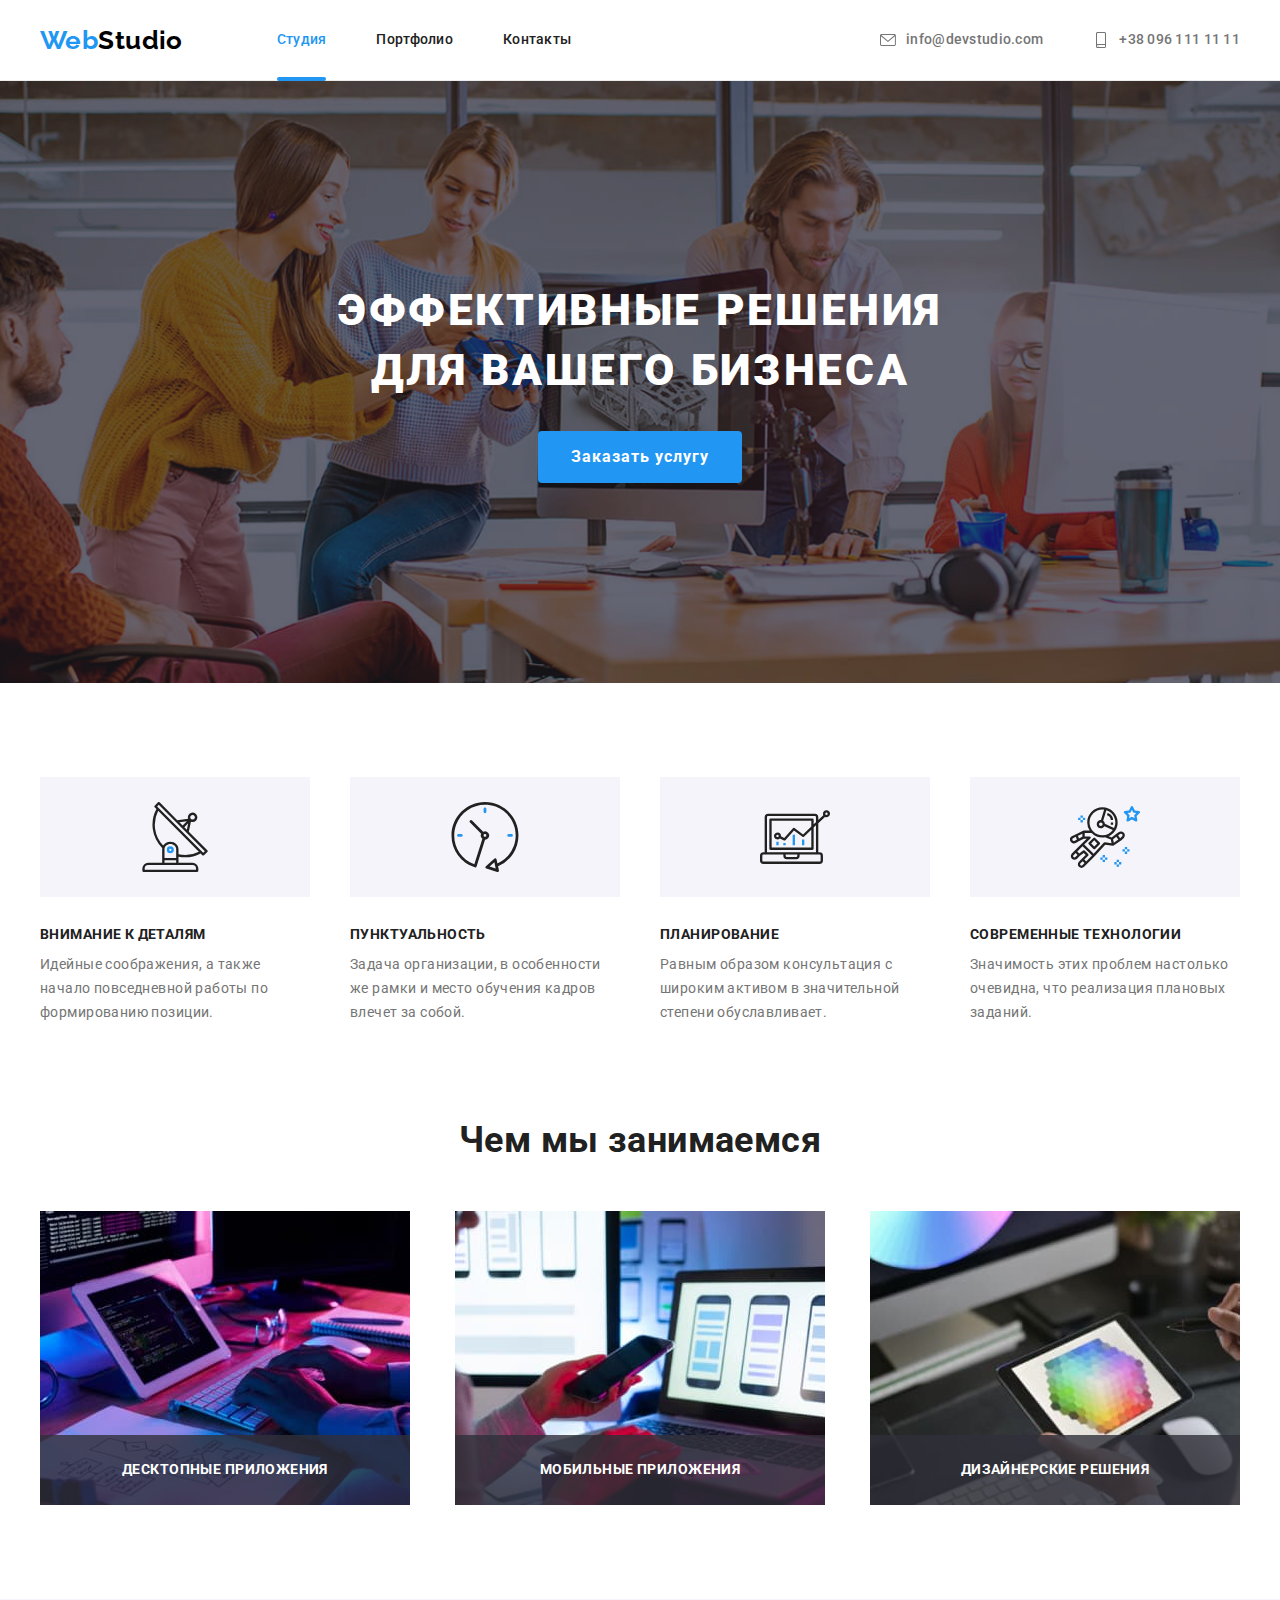
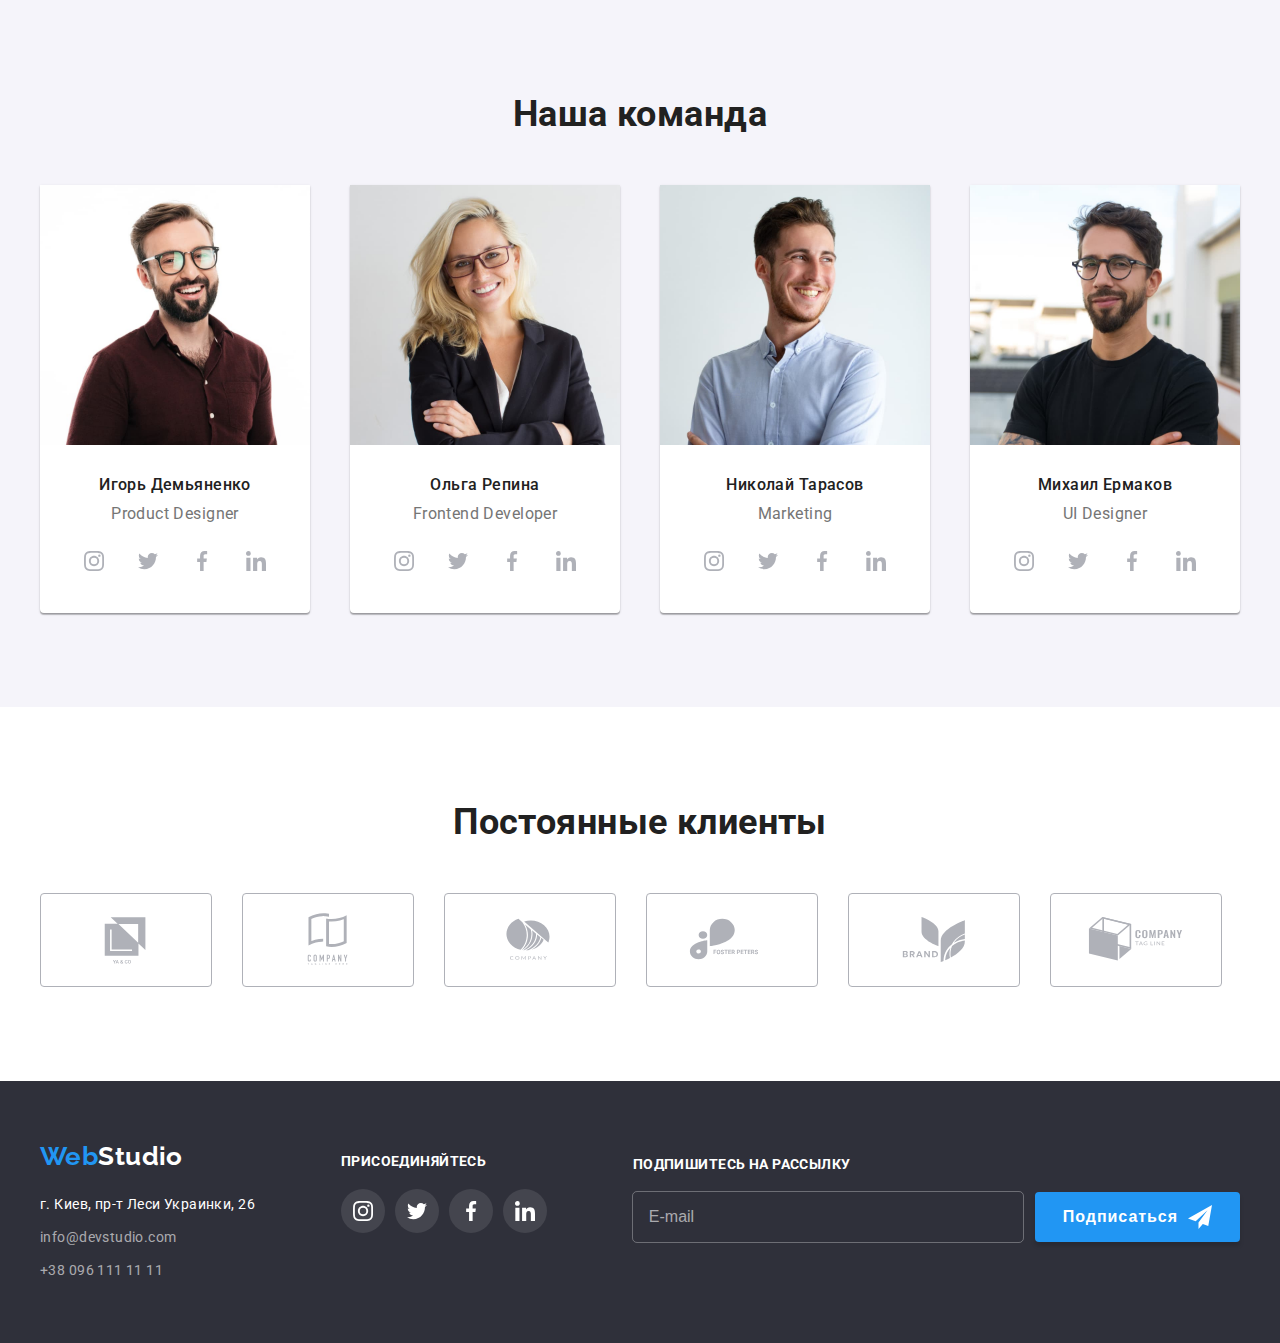
==== commit cb0dd443: "Корегує секцію hero під методологію БЕМ" ====
--- a/index.html
+++ b/index.html
@@ -63,18 +63,18 @@
     <main>
         <!-- Герой -->
         <section class="hero">
-            <div class="container hero-container">
-                <h1 class="hero-title">Эффективные решения<br />для вашего бизнеса</h1>
+            <div class="container hero__container">
+                <h1 class="hero__title">Эффективные решения<br />для вашего бизнеса</h1>
                 <button class="btn hero-btn" type="button" data-modal-open>Заказать услугу</button>
                 <div class="backdrop is-hidden" data-modal>
                     <div class="modal-wrapper">
-                        <button class="modal-btn" type="button" data-modal-close aria-label="Закрить">
-                            <svg width="11" height="11">
+                        <button class="btn modal-btn" type="button" data-modal-close aria-label="Закрить">
+                            <svg class="modal-btn__icon" width="11" height="11">
                                 <use href="./images/icon/sprite.svg#modal-btn"></use>
                             </svg>
                         </button>
                         <form class="modal-form" name="form-order-service">
-                            <h2 class="title title-form">Оставьте свои данные, мы вам перезвоним</h2>
+                            <h2 class="title modal-form__title">Оставьте свои данные, мы вам перезвоним</h2>
                             <div class="input-container">
                                 <input class="input-form" type="text" id="name" name="user-name" placeholder=" "
                                     minlength="3" required>
--- a/css/styles.css
+++ b/css/styles.css
@@ -475,17 +475,13 @@
     background-color: var(--bg-grey-cl);
     background-image: url(../images/hero/hero-bg.png),
         url(../images/hero/hero-img.png);
-
-
-}
-
-.hero-container {
+}
+
+.hero__container {
     text-align: center;
-
-}
-
-/* title */
-.hero-title {
+}
+
+.hero__title {
     margin-bottom: 30px;
 
     font-weight: 900;
@@ -498,7 +494,6 @@
     color: var(--white-color);
 }
 
-/* button */
 .hero-btn {
     display: inline-block;
 
@@ -512,6 +507,7 @@
     font-weight: 700;
     font-size: 16px;
     line-height: 1.88;
+    letter-spacing: 0.06em;
 
     color: var(--white-color);
 
@@ -545,7 +541,6 @@
 
     transition: opacity var(--fast-time) var(--easy-in-out),
         visibility var(--fast-time) var(--easy-in-out);
-
 }
 
 .backdrop.is-hidden {
@@ -596,8 +591,6 @@
     position: absolute;
     top: 8px;
     right: 8px;
-
-    cursor: pointer;
 
     border: 1px solid rgba(0, 0, 0, 0.1);
     border-radius: 50%;
@@ -695,7 +688,7 @@
     z-index: 0;
 }
 
-.title-form {
+.modal-form__title {
     display: block;
 
     margin-bottom: 30px;
